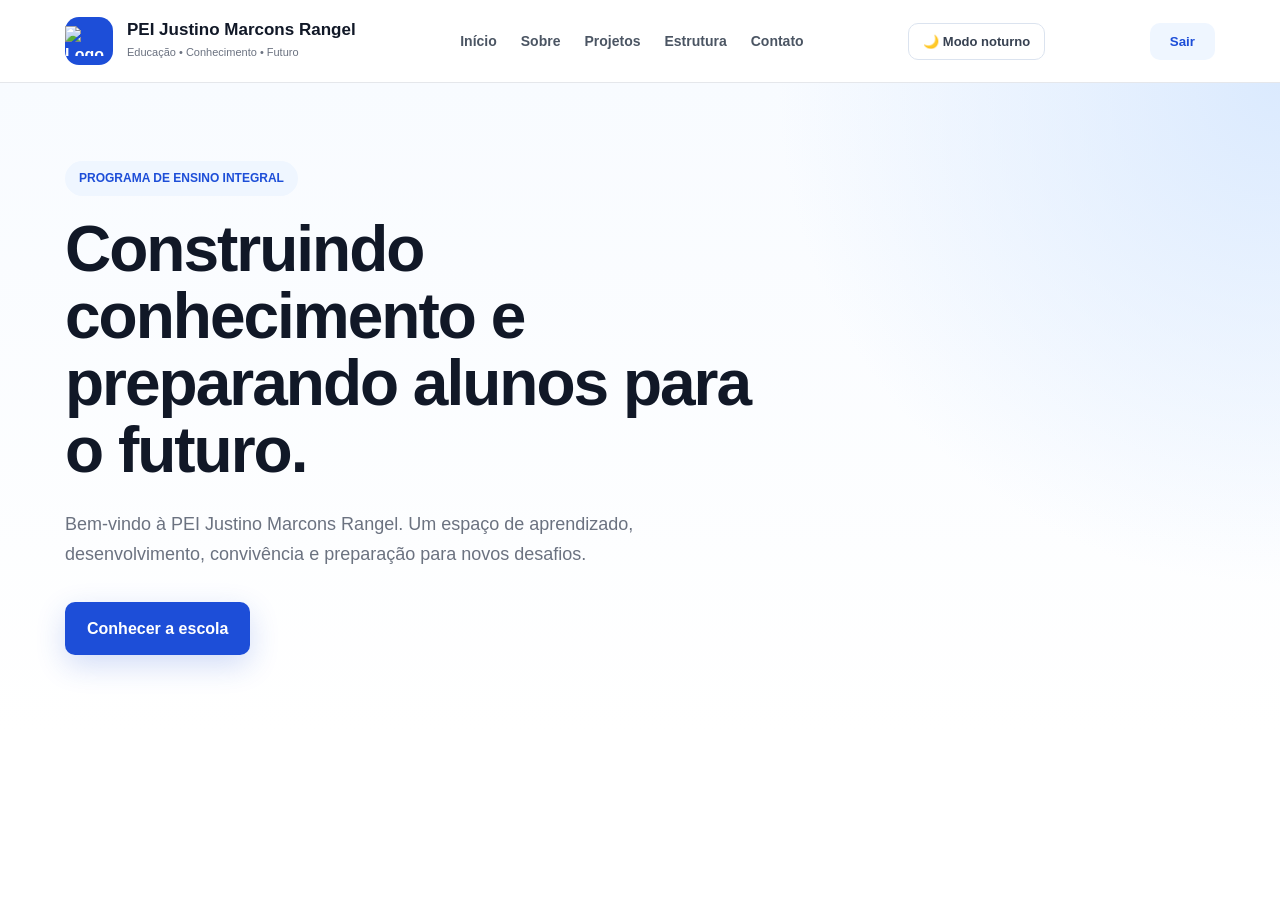
==== escola.html @ 0acdd227 "Add escola.html file" ====
<!DOCTYPE html>
<html lang="pt-BR">

<head>
    <meta charset="UTF-8">

    <meta
        name="viewport"
        content="width=device-width, initial-scale=1.0"
    >

    <title>PEI Justino Marcons Rangel</title>

    <style>
        * {
            margin: 0;
            padding: 0;
            box-sizing: border-box;
        }

        html {
            scroll-behavior: smooth;
        }

        body {
            font-family: Arial, Helvetica, sans-serif;
            background: #ffffff;
            color: #1f2937;
            line-height: 1.6;
        }

        a {
            text-decoration: none;
            color: inherit;
        }

        .container {
            width: min(1150px, 92%);
            margin: auto;
        }

        /* HEADER */

        .header {
            position: sticky;
            top: 0;
            z-index: 1000;

            background: rgba(255, 255, 255, 0.96);

            border-bottom: 1px solid #e5e7eb;

            backdrop-filter: blur(12px);
        }

        .header-content {
            min-height: 82px;

            display: flex;
            justify-content: space-between;
            align-items: center;

            gap: 25px;
        }

        .logo-area {
            display: flex;
            align-items: center;
            gap: 14px;
        }

        .logo-icon {
            width: 48px;
            height: 48px;

            display: flex;
            align-items: center;
            justify-content: center;

            border-radius: 14px;

            background: #1d4ed8;
            color: white;

            font-weight: bold;
        }

        .logo-area h1 {
            font-size: 17px;
            line-height: 1.2;
            color: #111827;
        }

        .logo-area span {
            display: block;

            margin-top: 4px;

            color: #6b7280;

            font-size: 11px;
        }

        .menu {
            display: flex;
            gap: 24px;
        }

        .menu a {
            color: #4b5563;

            font-size: 14px;
            font-weight: 600;

            transition: 0.2s;
        }

        .menu a:hover {
            color: #1d4ed8;
        }

        .btn-sair {
            border: none;

            padding: 11px 20px;

            border-radius: 10px;

            background: #eff6ff;
            color: #1d4ed8;

            cursor: pointer;

            font-weight: bold;

            transition: 0.2s;
        }

        .btn-sair:hover {
            background: #dbeafe;
        }


        /* HERO */

        .hero {
            min-height: 650px;

            display: flex;
            align-items: center;

            background:
                radial-gradient(
                    circle at top right,
                    #dbeafe,
                    transparent 35%
                ),
                linear-gradient(
                    to bottom,
                    #f8fbff,
                    #ffffff
                );
        }

        .hero-content {
            display: grid;

            grid-template-columns:
                1.3fr
                0.7fr;

            align-items: center;

            gap: 70px;
        }

        .hero-text {
            max-width: 700px;
        }

        .tag {
            display: inline-block;

            margin-bottom: 20px;

            padding: 8px 14px;

            background: #eff6ff;
            color: #1d4ed8;

            border-radius: 50px;

            font-size: 12px;
            font-weight: bold;

            text-transform: uppercase;
        }

        .hero-text h2 {
            font-size: clamp(
                42px,
                5vw,
                64px
            );

            line-height: 1.05;

            letter-spacing: -2px;

            color: #111827;
        }

        .hero-text p {
            margin-top: 24px;

            max-width: 620px;

            font-size: 18px;
            line-height: 1.7;

            color: #6b7280;
        }

        .hero-buttons {
            display: flex;
            gap: 13px;

            margin-top: 32px;
        }

        .btn-primary,
        .btn-secondary {
            padding: 14px 22px;

            border-radius: 10px;

            font-weight: bold;

            transition: 0.2s;
        }

        .btn-primary {
            background: #1d4ed8;
            color: white;

            box-shadow:
                0 10px 30px
                rgba(29, 78, 216, 0.20);
        }

        .btn-secondary {
            background: white;

            color: #374151;

            border: 1px solid #d1d5db;
        }

        .btn-primary:hover,
        .btn-secondary:hover {
            transform: translateY(-2px);
        }


        /* CARD HERO */

        .hero-card {
            padding: 40px;

            background: white;

            border: 1px solid #e5e7eb;

            border-radius: 25px;

            box-shadow:
                0 25px 60px
                rgba(15, 23, 42, 0.10);
        }

        .hero-card-icon {
            width: 65px;
            height: 65px;

            display: flex;
            align-items: center;
            justify-content: center;

            margin-bottom: 20px;

            border-radius: 18px;

            background: #eff6ff;

            font-size: 30px;
        }

        .hero-card h3 {
            font-size: 24px;

            margin-bottom: 12px;
        }

        .hero-card p {
            color: #6b7280;

            line-height: 1.7;
        }


        /* SEÇÕES */

        .section {
            padding: 100px 0;
        }

        .section-light {
            background: #f8fafc;
        }

        .section-dark {
            background: #14213d;
        }

        .section-title {
            max-width: 700px;

            margin: 0 auto 55px;

            text-align: center;
        }

        .section-title > span {
            color: #1d4ed8;

            font-size: 12px;
            font-weight: bold;

            text-transform: uppercase;

            letter-spacing: 1px;
        }

        .section-title h2 {
            margin-top: 10px;

            font-size: 38px;

            color: #111827;
        }

        .section-title p {
            margin-top: 15px;

            color: #6b7280;
        }

        .section-title.white h2,
        .section-title.white p {
            color: white;
        }

        .section-title.white > span {
            color: #93c5fd;
        }


        /* SOBRE */

        .about-grid {
            display: grid;

            grid-template-columns:
                1.3fr
                0.7fr;

            gap: 25px;
        }

        .about-text,
        .info-box {
            padding: 40px;

            border-radius: 20px;
        }

        .about-text {
            background: white;

            border: 1px solid #e5e7eb;
        }

        .about-text h3,
        .info-box h3 {
            margin-bottom: 20px;

            font-size: 25px;
        }

        .about-text p {
            margin-bottom: 15px;

            color: #6b7280;

            line-height: 1.8;
        }

        .info-box {
            background: #1d4ed8;

            color: white;
        }

        .info-box p {
            color: #dbeafe;

            line-height: 1.8;
        }


        /* VALORES */

        .cards-grid {
            display: grid;

            grid-template-columns:
                repeat(4, 1fr);

            gap: 20px;
        }

        .feature-card {
            padding: 30px;

            background: white;

            border: 1px solid #e5e7eb;

            border-radius: 18px;

            transition: 0.25s;
        }

        .feature-card:hover {
            transform: translateY(-5px);

            box-shadow:
                0 15px 40px
                rgba(15, 23, 42, 0.08);
        }

        .feature-card .icon {
            margin-bottom: 18px;

            font-size: 32px;
        }

        .feature-card h3 {
            margin-bottom: 10px;
        }

        .feature-card p {
            color: #6b7280;

            font-size: 14px;

            line-height: 1.7;
        }


        /* PROJETOS */

        .projects-grid {
            display: grid;

            grid-template-columns:
                repeat(3, 1fr);

            gap: 22px;
        }

        .project-card {
            overflow: hidden;

            background: white;

            border: 1px solid #e5e7eb;

            border-radius: 18px;

            transition: 0.25s;
        }

        .project-card:hover {
            transform: translateY(-5px);

            box-shadow:
                0 15px 40px
                rgba(15, 23, 42, 0.10);
        }

        .project-top {
            padding: 18px 25px;

            background: #eff6ff;
            color: #1d4ed8;

            font-size: 11px;
            font-weight: bold;

            letter-spacing: 1px;
        }

        .project-content {
            padding: 30px;
        }

        .project-content h3 {
            margin-bottom: 12px;

            font-size: 21px;
        }

        .project-content p {
            color: #6b7280;

            font-size: 14px;

            line-height: 1.7;
        }


        /* ESTRUTURA */

        .stats-grid {
            display: grid;

            grid-template-columns:
                repeat(4, 1fr);

            gap: 20px;
        }

        .stat-card {
            padding: 30px;

            background:
                rgba(255, 255, 255, 0.06);

            border:
                1px solid
                rgba(255, 255, 255, 0.12);

            border-radius: 18px;

            color: white;
        }

        .stat-card strong {
            display: block;

            margin-bottom: 10px;

            font-size: 34px;
        }

        .stat-card span {
            color: #cbd5e1;

            font-size: 14px;
        }


        /* CONTATO */

        .contact-box {
            display: grid;

            grid-template-columns:
                1fr
                1fr;

            gap: 50px;

            padding: 45px;

            background: #f8fbff;

            border: 1px solid #e5e7eb;

            border-radius: 24px;
        }

        .contact-small {
            color: #1d4ed8;

            font-size: 12px;
            font-weight: bold;

            text-transform: uppercase;
        }

        .contact-box h2 {
            margin-top: 10px;

            font-size: 34px;
        }

        .contact-box p {
            margin-top: 15px;

            color: #6b7280;

            line-height: 1.7;
        }

        .contact-info {
            display: grid;

            gap: 15px;
        }

        .contact-info div {
            padding: 18px;

            background: white;

            border: 1px solid #e5e7eb;

            border-radius: 12px;
        }

        .contact-info strong {
            display: block;

            margin-bottom: 5px;
        }

        .contact-info span {
            color: #6b7280;

            font-size: 14px;
        }


        /* FOOTER */

        footer {
            padding: 40px 0;

            background: #0f172a;

            color: white;
        }

        .footer-content {
            display: flex;

            justify-content: space-between;
            align-items: center;

            gap: 20px;
        }

        .footer-content p,
        .footer-content span {
            color: #94a3b8;

            font-size: 13px;
        }



        /* ======================================
           MODO NOTURNO
           ====================================== */

        body.dark-mode {
            background: #0b1120;
            color: #e5e7eb;
        }

        body.dark-mode .header {
            background: rgba(15, 23, 42, 0.96);
            border-bottom-color: #1e293b;
        }

        body.dark-mode .logo-area h1 {
            color: #f8fafc;
        }

        body.dark-mode .logo-area span,
        body.dark-mode .menu a {
            color: #94a3b8;
        }

        body.dark-mode .menu a:hover {
            color: #93c5fd;
        }

        body.dark-mode .logo-icon {
            background: #ffffff;
            color: #0f172a;
            box-shadow: 0 0 0 3px rgba(255,255,255,0.10),
                        0 0 25px rgba(255,255,255,0.18);
        }

        body.dark-mode .hero {
            background:
                radial-gradient(circle at top right, #172554, transparent 35%),
                linear-gradient(to bottom, #0f172a, #0b1120);
        }

        body.dark-mode .hero-text h2,
        body.dark-mode .section-title h2,
        body.dark-mode .hero-card h3,
        body.dark-mode .about-text h3,
        body.dark-mode .feature-card h3,
        body.dark-mode .project-content h3,
        body.dark-mode .contact-box h2 {
            color: #f8fafc;
        }

        body.dark-mode .hero-text p,
        body.dark-mode .section-title p,
        body.dark-mode .about-text p,
        body.dark-mode .feature-card p,
        body.dark-mode .project-content p,
        body.dark-mode .contact-box p,
        body.dark-mode .hero-card p {
            color: #94a3b8;
        }

        body.dark-mode .tag,
        body.dark-mode .hero-card-icon,
        body.dark-mode .project-top {
            background: #172554;
            color: #bfdbfe;
        }

        body.dark-mode .hero-card,
        body.dark-mode .about-text,
        body.dark-mode .feature-card,
        body.dark-mode .project-card,
        body.dark-mode .contact-box {
            background: #111827;
            border-color: #1f2937;
            box-shadow: 0 20px 50px rgba(0, 0, 0, 0.25);
        }

        body.dark-mode .section-light {
            background: #0f172a;
        }

        body.dark-mode .btn-secondary {
            background: #111827;
            color: #e5e7eb;
            border-color: #334155;
        }

        body.dark-mode .btn-secondary:hover {
            background: #1e293b;
        }

        body.dark-mode .contact-info div {
            background: #0f172a;
            border-color: #1f2937;
        }

        body.dark-mode .contact-info span {
            color: #94a3b8;
        }

        /* Botão do modo noturno */
        .btn-theme {
            display: inline-flex;
            align-items: center;
            justify-content: center;
            gap: 8px;
            border: 1px solid #dbe3ef;
            padding: 10px 14px;
            border-radius: 10px;
            background: #ffffff;
            color: #374151;
            cursor: pointer;
            font-size: 13px;
            font-weight: 700;
            white-space: nowrap;
            transition: 0.2s;
        }

        .btn-theme:hover {
            background: #f8fafc;
            transform: translateY(-1px);
        }

        body.dark-mode .btn-theme {
            background: #1e293b;
            border-color: #334155;
            color: #f8fafc;
        }

        body.dark-mode .btn-theme:hover {
            background: #334155;
        }

        @media (max-width: 950px) {
            .header-content {
                flex-wrap: wrap;
                padding: 10px 0;
            }

            .btn-theme {
                margin-left: auto;
            }
        }

        @media (max-width: 600px) {
            .btn-theme {
                order: 3;
                width: 100%;
                margin-left: 0;
            }
        }

        /* RESPONSIVO */

        @media (max-width: 950px) {

            .menu {
                display: none;
            }

            .hero {
                min-height: auto;

                padding: 80px 0;
            }

            .hero-content,
            .about-grid,
            .contact-box {
                grid-template-columns: 1fr;
            }

            .cards-grid,
            .stats-grid {
                grid-template-columns:
                    repeat(2, 1fr);
            }

            .projects-grid {
                grid-template-columns: 1fr;
            }
        }


        @media (max-width: 600px) {

            .header-content {
                min-height: 72px;
            }

            .logo-area h1 {
                font-size: 13px;
            }

            .logo-area span {
                display: none;
            }

            .logo-icon {
                width: 40px;
                height: 40px;
            }

            .btn-sair {
                padding: 8px 12px;
            }

            .hero-text h2 {
                font-size: 39px;
            }

            .hero-text p {
                font-size: 16px;
            }

            .hero-buttons {
                flex-direction: column;
            }

            .btn-primary,
            .btn-secondary {
                text-align: center;
            }

            .section {
                padding: 70px 0;
            }

            .section-title h2 {
                font-size: 30px;
            }

            .cards-grid,
            .stats-grid {
                grid-template-columns: 1fr;
            }

            .hero-card,
            .about-text,
            .info-box,
            .contact-box {
                padding: 25px;
            }

            .footer-content {
                flex-direction: column;
                align-items: flex-start;
            }
        }
    </style>
</head>


<body>

    <!-- HEADER -->

    <header class="header">

        <div class="container header-content">

            <div class="logo-area">

                <div class="logo-icon">
                  <img src="logo-jm-transparente.png" alt="Logo JM" height="30">
                </div>

                <div>

                    <h1>
                        PEI Justino Marcons Rangel
                    </h1>

                    <span>
                        Educação • Conhecimento • Futuro
                    </span>

                </div>

            </div>


            <nav class="menu">

                <a href="#inicio">
                    Início
                </a>

                <a href="#sobre">
                    Sobre
                </a>

                <a href="#projetos">
                    Projetos
                </a>

                <a href="#estrutura">
                    Estrutura
                </a>

                <a href="#contato">
                    Contato
                </a>

            </nav>


            <button
                class="btn-theme"
                id="btnTema"
                type="button"
                onclick="alternarModo()"
                aria-label="Ativar modo noturno"
            >
                🌙 Modo noturno
            </button>

            <button
                class="btn-sair"
                type="button"
                onclick="sair()"
            >
                Sair
            </button>

        </div>

    </header>


    <!-- INÍCIO -->

    <section
        class="hero"
        id="inicio"
    >

        <div class="container hero-content">

            <div class="hero-text">

                <span class="tag">
                    Programa de Ensino Integral
                </span>

                <h2>
                    Construindo conhecimento
                    e preparando alunos para o futuro.
                </h2>

                <p>
                    Bem-vindo à PEI Justino Marcons Rangel.
                    Um espaço de aprendizado, desenvolvimento,
                    convivência e preparação para novos desafios.
                </p>

                <div class="hero-buttons">

                    <a
                        href="#sobre"
                        class="btn-primary"
                    >
                        Conhecer a escola
                    </a>

                    <a
                        href="#projetos"
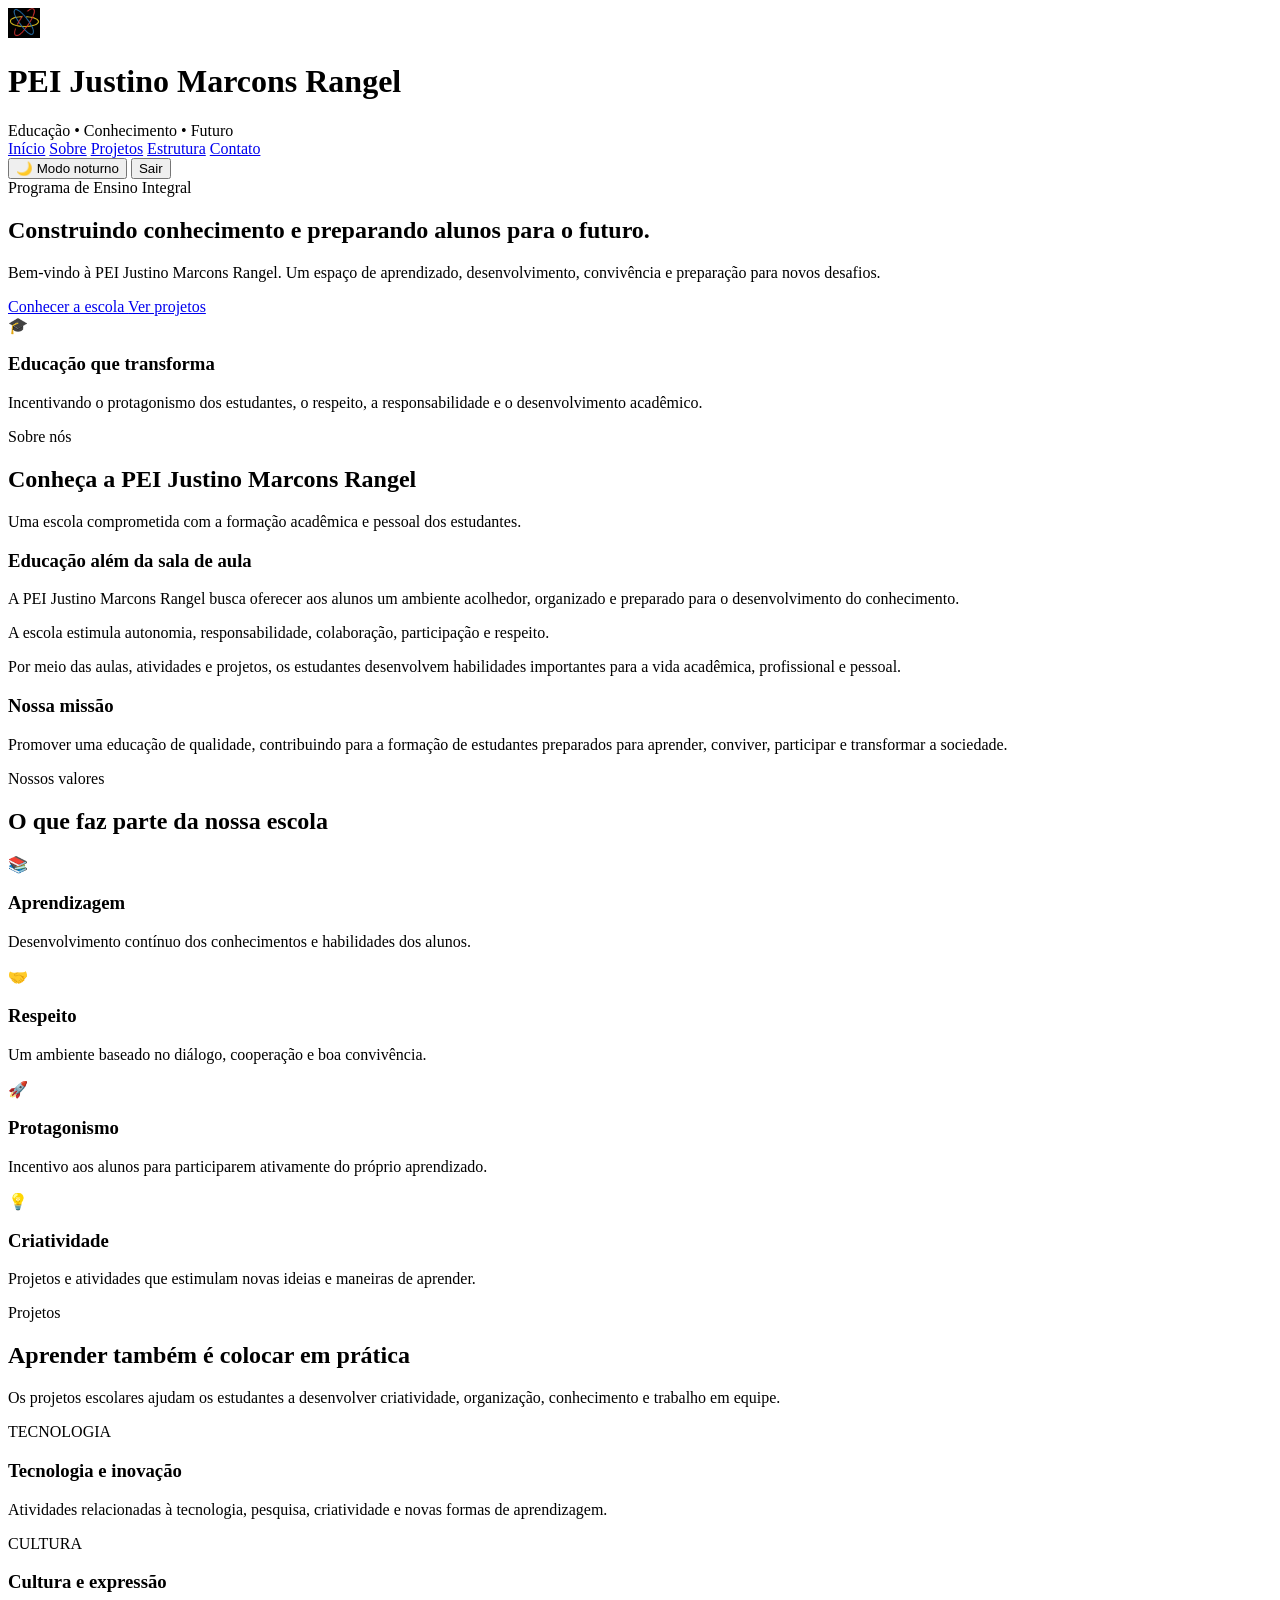
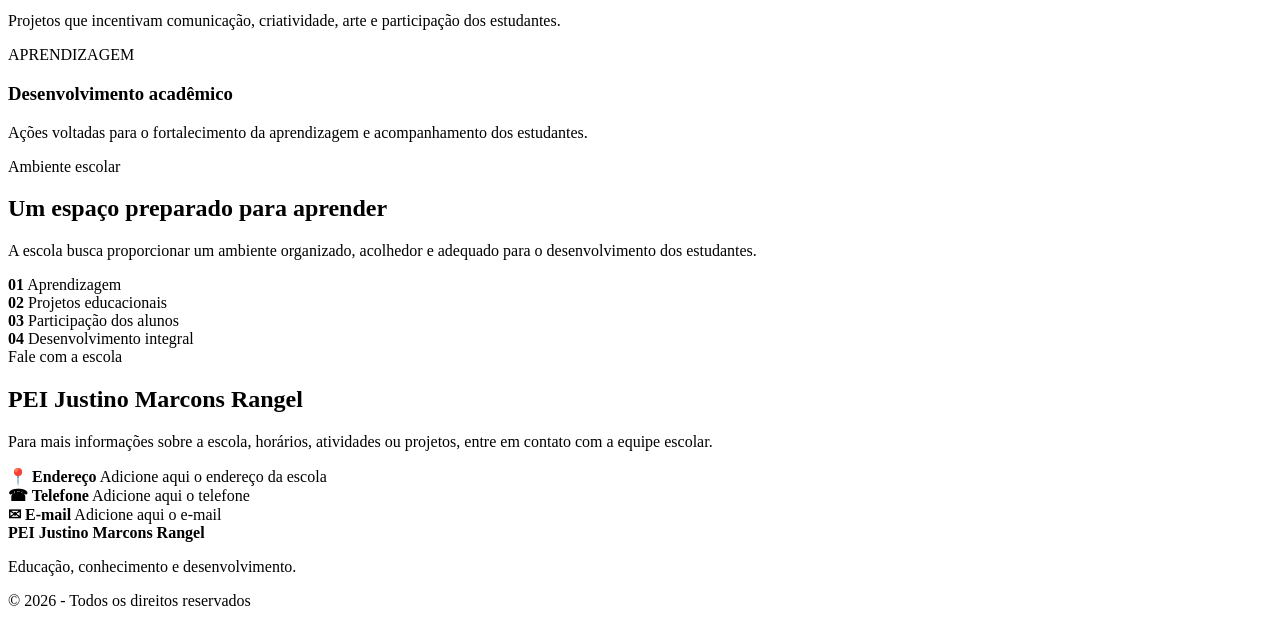
==== commit 32624280: "Update escola.html" ====
--- a/escola.html
+++ b/escola.html
@@ -3,1010 +3,65 @@
 
 <head>
     <meta charset="UTF-8">
-
-    <meta
-        name="viewport"
-        content="width=device-width, initial-scale=1.0"
-    >
+    <meta name="viewport" content="width=device-width, initial-scale=1.0">
 
     <title>PEI Justino Marcons Rangel</title>
 
-    <style>
-        * {
-            margin: 0;
-            padding: 0;
-            box-sizing: border-box;
-        }
-
-        html {
-            scroll-behavior: smooth;
-        }
-
-        body {
-            font-family: Arial, Helvetica, sans-serif;
-            background: #ffffff;
-            color: #1f2937;
-            line-height: 1.6;
-        }
-
-        a {
-            text-decoration: none;
-            color: inherit;
-        }
-
-        .container {
-            width: min(1150px, 92%);
-            margin: auto;
-        }
-
-        /* HEADER */
-
-        .header {
-            position: sticky;
-            top: 0;
-            z-index: 1000;
-
-            background: rgba(255, 255, 255, 0.96);
-
-            border-bottom: 1px solid #e5e7eb;
-
-            backdrop-filter: blur(12px);
-        }
-
-        .header-content {
-            min-height: 82px;
-
-            display: flex;
-            justify-content: space-between;
-            align-items: center;
-
-            gap: 25px;
-        }
-
-        .logo-area {
-            display: flex;
-            align-items: center;
-            gap: 14px;
-        }
-
-        .logo-icon {
-            width: 48px;
-            height: 48px;
-
-            display: flex;
-            align-items: center;
-            justify-content: center;
-
-            border-radius: 14px;
-
-            background: #1d4ed8;
-            color: white;
-
-            font-weight: bold;
-        }
-
-        .logo-area h1 {
-            font-size: 17px;
-            line-height: 1.2;
-            color: #111827;
-        }
-
-        .logo-area span {
-            display: block;
-
-            margin-top: 4px;
-
-            color: #6b7280;
-
-            font-size: 11px;
-        }
-
-        .menu {
-            display: flex;
-            gap: 24px;
-        }
-
-        .menu a {
-            color: #4b5563;
-
-            font-size: 14px;
-            font-weight: 600;
-
-            transition: 0.2s;
-        }
-
-        .menu a:hover {
-            color: #1d4ed8;
-        }
-
-        .btn-sair {
-            border: none;
-
-            padding: 11px 20px;
-
-            border-radius: 10px;
-
-            background: #eff6ff;
-            color: #1d4ed8;
-
-            cursor: pointer;
-
-            font-weight: bold;
-
-            transition: 0.2s;
-        }
-
-        .btn-sair:hover {
-            background: #dbeafe;
-        }
-
-
-        /* HERO */
-
-        .hero {
-            min-height: 650px;
-
-            display: flex;
-            align-items: center;
-
-            background:
-                radial-gradient(
-                    circle at top right,
-                    #dbeafe,
-                    transparent 35%
-                ),
-                linear-gradient(
-                    to bottom,
-                    #f8fbff,
-                    #ffffff
-                );
-        }
-
-        .hero-content {
-            display: grid;
-
-            grid-template-columns:
-                1.3fr
-                0.7fr;
-
-            align-items: center;
-
-            gap: 70px;
-        }
-
-        .hero-text {
-            max-width: 700px;
-        }
-
-        .tag {
-            display: inline-block;
-
-            margin-bottom: 20px;
-
-            padding: 8px 14px;
-
-            background: #eff6ff;
-            color: #1d4ed8;
-
-            border-radius: 50px;
-
-            font-size: 12px;
-            font-weight: bold;
-
-            text-transform: uppercase;
-        }
-
-        .hero-text h2 {
-            font-size: clamp(
-                42px,
-                5vw,
-                64px
-            );
-
-            line-height: 1.05;
-
-            letter-spacing: -2px;
-
-            color: #111827;
-        }
-
-        .hero-text p {
-            margin-top: 24px;
-
-            max-width: 620px;
-
-            font-size: 18px;
-            line-height: 1.7;
-
-            color: #6b7280;
-        }
-
-        .hero-buttons {
-            display: flex;
-            gap: 13px;
-
-            margin-top: 32px;
-        }
-
-        .btn-primary,
-        .btn-secondary {
-            padding: 14px 22px;
-
-            border-radius: 10px;
-
-            font-weight: bold;
-
-            transition: 0.2s;
-        }
-
-        .btn-primary {
-            background: #1d4ed8;
-            color: white;
-
-            box-shadow:
-                0 10px 30px
-                rgba(29, 78, 216, 0.20);
-        }
-
-        .btn-secondary {
-            background: white;
-
-            color: #374151;
-
-            border: 1px solid #d1d5db;
-        }
-
-        .btn-primary:hover,
-        .btn-secondary:hover {
-            transform: translateY(-2px);
-        }
-
-
-        /* CARD HERO */
-
-        .hero-card {
-            padding: 40px;
-
-            background: white;
-
-            border: 1px solid #e5e7eb;
-
-            border-radius: 25px;
-
-            box-shadow:
-                0 25px 60px
-                rgba(15, 23, 42, 0.10);
-        }
-
-        .hero-card-icon {
-            width: 65px;
-            height: 65px;
-
-            display: flex;
-            align-items: center;
-            justify-content: center;
-
-            margin-bottom: 20px;
-
-            border-radius: 18px;
-
-            background: #eff6ff;
-
-            font-size: 30px;
-        }
-
-        .hero-card h3 {
-            font-size: 24px;
-
-            margin-bottom: 12px;
-        }
-
-        .hero-card p {
-            color: #6b7280;
-
-            line-height: 1.7;
-        }
-
-
-        /* SEÇÕES */
-
-        .section {
-            padding: 100px 0;
-        }
-
-        .section-light {
-            background: #f8fafc;
-        }
-
-        .section-dark {
-            background: #14213d;
-        }
-
-        .section-title {
-            max-width: 700px;
-
-            margin: 0 auto 55px;
-
-            text-align: center;
-        }
-
-        .section-title > span {
-            color: #1d4ed8;
-
-            font-size: 12px;
-            font-weight: bold;
-
-            text-transform: uppercase;
-
-            letter-spacing: 1px;
-        }
-
-        .section-title h2 {
-            margin-top: 10px;
-
-            font-size: 38px;
-
-            color: #111827;
-        }
-
-        .section-title p {
-            margin-top: 15px;
-
-            color: #6b7280;
-        }
-
-        .section-title.white h2,
-        .section-title.white p {
-            color: white;
-        }
-
-        .section-title.white > span {
-            color: #93c5fd;
-        }
-
-
-        /* SOBRE */
-
-        .about-grid {
-            display: grid;
-
-            grid-template-columns:
-                1.3fr
-                0.7fr;
-
-            gap: 25px;
-        }
-
-        .about-text,
-        .info-box {
-            padding: 40px;
-
-            border-radius: 20px;
-        }
-
-        .about-text {
-            background: white;
-
-            border: 1px solid #e5e7eb;
-        }
-
-        .about-text h3,
-        .info-box h3 {
-            margin-bottom: 20px;
-
-            font-size: 25px;
-        }
-
-        .about-text p {
-            margin-bottom: 15px;
-
-            color: #6b7280;
-
-            line-height: 1.8;
-        }
-
-        .info-box {
-            background: #1d4ed8;
-
-            color: white;
-        }
-
-        .info-box p {
-            color: #dbeafe;
-
-            line-height: 1.8;
-        }
-
-
-        /* VALORES */
-
-        .cards-grid {
-            display: grid;
-
-            grid-template-columns:
-                repeat(4, 1fr);
-
-            gap: 20px;
-        }
-
-        .feature-card {
-            padding: 30px;
-
-            background: white;
-
-            border: 1px solid #e5e7eb;
-
-            border-radius: 18px;
-
-            transition: 0.25s;
-        }
-
-        .feature-card:hover {
-            transform: translateY(-5px);
-
-            box-shadow:
-                0 15px 40px
-                rgba(15, 23, 42, 0.08);
-        }
-
-        .feature-card .icon {
-            margin-bottom: 18px;
-
-            font-size: 32px;
-        }
-
-        .feature-card h3 {
-            margin-bottom: 10px;
-        }
-
-        .feature-card p {
-            color: #6b7280;
-
-            font-size: 14px;
-
-            line-height: 1.7;
-        }
-
-
-        /* PROJETOS */
-
-        .projects-grid {
-            display: grid;
-
-            grid-template-columns:
-                repeat(3, 1fr);
-
-            gap: 22px;
-        }
-
-        .project-card {
-            overflow: hidden;
-
-            background: white;
-
-            border: 1px solid #e5e7eb;
-
-            border-radius: 18px;
-
-            transition: 0.25s;
-        }
-
-        .project-card:hover {
-            transform: translateY(-5px);
-
-            box-shadow:
-                0 15px 40px
-                rgba(15, 23, 42, 0.10);
-        }
-
-        .project-top {
-            padding: 18px 25px;
-
-            background: #eff6ff;
-            color: #1d4ed8;
-
-            font-size: 11px;
-            font-weight: bold;
-
-            letter-spacing: 1px;
-        }
-
-        .project-content {
-            padding: 30px;
-        }
-
-        .project-content h3 {
-            margin-bottom: 12px;
-
-            font-size: 21px;
-        }
-
-        .project-content p {
-            color: #6b7280;
-
-            font-size: 14px;
-
-            line-height: 1.7;
-        }
-
-
-        /* ESTRUTURA */
-
-        .stats-grid {
-            display: grid;
-
-            grid-template-columns:
-                repeat(4, 1fr);
-
-            gap: 20px;
-        }
-
-        .stat-card {
-            padding: 30px;
-
-            background:
-                rgba(255, 255, 255, 0.06);
-
-            border:
-                1px solid
-                rgba(255, 255, 255, 0.12);
-
-            border-radius: 18px;
-
-            color: white;
-        }
-
-        .stat-card strong {
-            display: block;
-
-            margin-bottom: 10px;
-
-            font-size: 34px;
-        }
-
-        .stat-card span {
-            color: #cbd5e1;
-
-            font-size: 14px;
-        }
-
-
-        /* CONTATO */
-
-        .contact-box {
-            display: grid;
-
-            grid-template-columns:
-                1fr
-                1fr;
-
-            gap: 50px;
-
-            padding: 45px;
-
-            background: #f8fbff;
-
-            border: 1px solid #e5e7eb;
-
-            border-radius: 24px;
-        }
-
-        .contact-small {
-            color: #1d4ed8;
-
-            font-size: 12px;
-            font-weight: bold;
-
-            text-transform: uppercase;
-        }
-
-        .contact-box h2 {
-            margin-top: 10px;
-
-            font-size: 34px;
-        }
-
-        .contact-box p {
-            margin-top: 15px;
-
-            color: #6b7280;
-
-            line-height: 1.7;
-        }
-
-        .contact-info {
-            display: grid;
-
-            gap: 15px;
-        }
-
-        .contact-info div {
-            padding: 18px;
-
-            background: white;
-
-            border: 1px solid #e5e7eb;
-
-            border-radius: 12px;
-        }
-
-        .contact-info strong {
-            display: block;
-
-            margin-bottom: 5px;
-        }
-
-        .contact-info span {
-            color: #6b7280;
-
-            font-size: 14px;
-        }
-
-
-        /* FOOTER */
-
-        footer {
-            padding: 40px 0;
-
-            background: #0f172a;
-
-            color: white;
-        }
-
-        .footer-content {
-            display: flex;
-
-            justify-content: space-between;
-            align-items: center;
-
-            gap: 20px;
-        }
-
-        .footer-content p,
-        .footer-content span {
-            color: #94a3b8;
-
-            font-size: 13px;
-        }
-
-
-
-        /* ======================================
-           MODO NOTURNO
-           ====================================== */
-
-        body.dark-mode {
-            background: #0b1120;
-            color: #e5e7eb;
-        }
-
-        body.dark-mode .header {
-            background: rgba(15, 23, 42, 0.96);
-            border-bottom-color: #1e293b;
-        }
-
-        body.dark-mode .logo-area h1 {
-            color: #f8fafc;
-        }
-
-        body.dark-mode .logo-area span,
-        body.dark-mode .menu a {
-            color: #94a3b8;
-        }
-
-        body.dark-mode .menu a:hover {
-            color: #93c5fd;
-        }
-
-        body.dark-mode .logo-icon {
-            background: #ffffff;
-            color: #0f172a;
-            box-shadow: 0 0 0 3px rgba(255,255,255,0.10),
-                        0 0 25px rgba(255,255,255,0.18);
-        }
-
-        body.dark-mode .hero {
-            background:
-                radial-gradient(circle at top right, #172554, transparent 35%),
-                linear-gradient(to bottom, #0f172a, #0b1120);
-        }
-
-        body.dark-mode .hero-text h2,
-        body.dark-mode .section-title h2,
-        body.dark-mode .hero-card h3,
-        body.dark-mode .about-text h3,
-        body.dark-mode .feature-card h3,
-        body.dark-mode .project-content h3,
-        body.dark-mode .contact-box h2 {
-            color: #f8fafc;
-        }
-
-        body.dark-mode .hero-text p,
-        body.dark-mode .section-title p,
-        body.dark-mode .about-text p,
-        body.dark-mode .feature-card p,
-        body.dark-mode .project-content p,
-        body.dark-mode .contact-box p,
-        body.dark-mode .hero-card p {
-            color: #94a3b8;
-        }
-
-        body.dark-mode .tag,
-        body.dark-mode .hero-card-icon,
-        body.dark-mode .project-top {
-            background: #172554;
-            color: #bfdbfe;
-        }
-
-        body.dark-mode .hero-card,
-        body.dark-mode .about-text,
-        body.dark-mode .feature-card,
-        body.dark-mode .project-card,
-        body.dark-mode .contact-box {
-            background: #111827;
-            border-color: #1f2937;
-            box-shadow: 0 20px 50px rgba(0, 0, 0, 0.25);
-        }
-
-        body.dark-mode .section-light {
-            background: #0f172a;
-        }
-
-        body.dark-mode .btn-secondary {
-            background: #111827;
-            color: #e5e7eb;
-            border-color: #334155;
-        }
-
-        body.dark-mode .btn-secondary:hover {
-            background: #1e293b;
-        }
-
-        body.dark-mode .contact-info div {
-            background: #0f172a;
-            border-color: #1f2937;
-        }
-
-        body.dark-mode .contact-info span {
-            color: #94a3b8;
-        }
-
-        /* Botão do modo noturno */
-        .btn-theme {
-            display: inline-flex;
-            align-items: center;
-            justify-content: center;
-            gap: 8px;
-            border: 1px solid #dbe3ef;
-            padding: 10px 14px;
-            border-radius: 10px;
-            background: #ffffff;
-            color: #374151;
-            cursor: pointer;
-            font-size: 13px;
-            font-weight: 700;
-            white-space: nowrap;
-            transition: 0.2s;
-        }
-
-        .btn-theme:hover {
-            background: #f8fafc;
-            transform: translateY(-1px);
-        }
-
-        body.dark-mode .btn-theme {
-            background: #1e293b;
-            border-color: #334155;
-            color: #f8fafc;
-        }
-
-        body.dark-mode .btn-theme:hover {
-            background: #334155;
-        }
-
-        @media (max-width: 950px) {
-            .header-content {
-                flex-wrap: wrap;
-                padding: 10px 0;
-            }
-
-            .btn-theme {
-                margin-left: auto;
-            }
-        }
-
-        @media (max-width: 600px) {
-            .btn-theme {
-                order: 3;
-                width: 100%;
-                margin-left: 0;
-            }
-        }
-
-        /* RESPONSIVO */
-
-        @media (max-width: 950px) {
-
-            .menu {
-                display: none;
-            }
-
-            .hero {
-                min-height: auto;
-
-                padding: 80px 0;
-            }
-
-            .hero-content,
-            .about-grid,
-            .contact-box {
-                grid-template-columns: 1fr;
-            }
-
-            .cards-grid,
-            .stats-grid {
-                grid-template-columns:
-                    repeat(2, 1fr);
-            }
-
-            .projects-grid {
-                grid-template-columns: 1fr;
-            }
-        }
-
-
-        @media (max-width: 600px) {
-
-            .header-content {
-                min-height: 72px;
-            }
-
-            .logo-area h1 {
-                font-size: 13px;
-            }
-
-            .logo-area span {
-                display: none;
-            }
-
-            .logo-icon {
-                width: 40px;
-                height: 40px;
-            }
-
-            .btn-sair {
-                padding: 8px 12px;
-            }
-
-            .hero-text h2 {
-                font-size: 39px;
-            }
-
-            .hero-text p {
-                font-size: 16px;
-            }
-
-            .hero-buttons {
-                flex-direction: column;
-            }
-
-            .btn-primary,
-            .btn-secondary {
-                text-align: center;
-            }
-
-            .section {
-                padding: 70px 0;
-            }
-
-            .section-title h2 {
-                font-size: 30px;
-            }
-
-            .cards-grid,
-            .stats-grid {
-                grid-template-columns: 1fr;
-            }
-
-            .hero-card,
-            .about-text,
-            .info-box,
-            .contact-box {
-                padding: 25px;
-            }
-
-            .footer-content {
-                flex-direction: column;
-                align-items: flex-start;
-            }
-        }
-    </style>
+    <link rel="stylesheet" href="escola.css">
 </head>
 
-
 <body>
 
     <!-- HEADER -->
-
     <header class="header">
-
         <div class="container header-content">
 
             <div class="logo-area">
-
                 <div class="logo-icon">
-                  <img src="logo-jm-transparente.png" alt="Logo JM" height="30">
+                    <img src="logo-jm-transparente.png"
+                         alt="Logo JM"
+                         height="30">
                 </div>
 
                 <div>
-
-                    <h1>
-                        PEI Justino Marcons Rangel
-                    </h1>
+                    <h1>PEI Justino Marcons Rangel</h1>
 
                     <span>
                         Educação • Conhecimento • Futuro
                     </span>
-
-                </div>
-
-            </div>
-
+                </div>
+            </div>
 
             <nav class="menu">
-
-                <a href="#inicio">
-                    Início
-                </a>
-
-                <a href="#sobre">
-                    Sobre
-                </a>
-
-                <a href="#projetos">
-                    Projetos
-                </a>
-
-                <a href="#estrutura">
-                    Estrutura
-                </a>
-
-                <a href="#contato">
-                    Contato
-                </a>
-
+                <a href="#inicio">Início</a>
+                <a href="#sobre">Sobre</a>
+                <a href="#projetos">Projetos</a>
+                <a href="#estrutura">Estrutura</a>
+                <a href="#contato">Contato</a>
             </nav>
-
 
             <button
                 class="btn-theme"
                 id="btnTema"
                 type="button"
                 onclick="alternarModo()"
-                aria-label="Ativar modo noturno"
-            >
+                aria-label="Ativar modo noturno">
                 🌙 Modo noturno
             </button>
 
             <button
                 class="btn-sair"
                 type="button"
-                onclick="sair()"
-            >
+                onclick="sair()">
                 Sair
             </button>
 
         </div>
-
     </header>
 
 
     <!-- INÍCIO -->
-
-    <section
-        class="hero"
-        id="inicio"
-    >
+    <section class="hero" id="inicio">
 
         <div class="container hero-content">
 
@@ -1031,11 +86,463 @@
 
                     <a
                         href="#sobre"
-                        class="btn-primary"
-                    >
+                        class="btn-primary">
                         Conhecer a escola
                     </a>
 
                     <a
                         href="#projetos"
-            
+                        class="btn-secondary">
+                        Ver projetos
+                    </a>
+
+                </div>
+
+            </div>
+
+
+            <div class="hero-card">
+
+                <div class="hero-card-icon">
+                    🎓
+                </div>
+
+                <h3>
+                    Educação que transforma
+                </h3>
+
+                <p>
+                    Incentivando o protagonismo dos estudantes,
+                    o respeito, a responsabilidade e o
+                    desenvolvimento acadêmico.
+                </p>
+
+            </div>
+
+        </div>
+
+    </section>
+
+
+    <!-- SOBRE -->
+    <section class="section" id="sobre">
+
+        <div class="container">
+
+            <div class="section-title">
+
+                <span>
+                    Sobre nós
+                </span>
+
+                <h2>
+                    Conheça a PEI Justino Marcons Rangel
+                </h2>
+
+                <p>
+                    Uma escola comprometida com a formação
+                    acadêmica e pessoal dos estudantes.
+                </p>
+
+            </div>
+
+
+            <div class="about-grid">
+
+                <div class="about-text">
+
+                    <h3>
+                        Educação além da sala de aula
+                    </h3>
+
+                    <p>
+                        A PEI Justino Marcons Rangel busca
+                        oferecer aos alunos um ambiente
+                        acolhedor, organizado e preparado
+                        para o desenvolvimento do conhecimento.
+                    </p>
+
+                    <p>
+                        A escola estimula autonomia,
+                        responsabilidade, colaboração,
+                        participação e respeito.
+                    </p>
+
+                    <p>
+                        Por meio das aulas, atividades e
+                        projetos, os estudantes desenvolvem
+                        habilidades importantes para a vida
+                        acadêmica, profissional e pessoal.
+                    </p>
+
+                </div>
+
+
+                <div class="info-box">
+
+                    <h3>
+                        Nossa missão
+                    </h3>
+
+                    <p>
+                        Promover uma educação de qualidade,
+                        contribuindo para a formação de
+                        estudantes preparados para aprender,
+                        conviver, participar e transformar
+                        a sociedade.
+                    </p>
+
+                </div>
+
+            </div>
+
+        </div>
+
+    </section>
+
+
+    <!-- VALORES -->
+    <section class="section section-light">
+
+        <div class="container">
+
+            <div class="section-title">
+
+                <span>
+                    Nossos valores
+                </span>
+
+                <h2>
+                    O que faz parte da nossa escola
+                </h2>
+
+            </div>
+
+
+            <div class="cards-grid">
+
+                <div class="feature-card">
+
+                    <div class="icon">
+                        📚
+                    </div>
+
+                    <h3>
+                        Aprendizagem
+                    </h3>
+
+                    <p>
+                        Desenvolvimento contínuo dos
+                        conhecimentos e habilidades dos alunos.
+                    </p>
+
+                </div>
+
+
+                <div class="feature-card">
+
+                    <div class="icon">
+                        🤝
+                    </div>
+
+                    <h3>
+                        Respeito
+                    </h3>
+
+                    <p>
+                        Um ambiente baseado no diálogo,
+                        cooperação e boa convivência.
+                    </p>
+
+                </div>
+
+
+                <div class="feature-card">
+
+                    <div class="icon">
+                        🚀
+                    </div>
+
+                    <h3>
+                        Protagonismo
+                    </h3>
+
+                    <p>
+                        Incentivo aos alunos para participarem
+                        ativamente do próprio aprendizado.
+                    </p>
+
+                </div>
+
+
+                <div class="feature-card">
+
+                    <div class="icon">
+                        💡
+                    </div>
+
+                    <h3>
+                        Criatividade
+                    </h3>
+
+                    <p>
+                        Projetos e atividades que estimulam
+                        novas ideias e maneiras de aprender.
+                    </p>
+
+                </div>
+
+            </div>
+
+        </div>
+
+    </section>
+
+
+    <!-- PROJETOS -->
+    <section class="section" id="projetos">
+
+        <div class="container">
+
+            <div class="section-title">
+
+                <span>
+                    Projetos
+                </span>
+
+                <h2>
+                    Aprender também é colocar em prática
+                </h2>
+
+                <p>
+                    Os projetos escolares ajudam os estudantes
+                    a desenvolver criatividade, organização,
+                    conhecimento e trabalho em equipe.
+                </p>
+
+            </div>
+
+
+            <div class="projects-grid">
+
+                <article class="project-card">
+
+                    <div class="project-top">
+                        TECNOLOGIA
+                    </div>
+
+                    <div class="project-content">
+
+                        <h3>
+                            Tecnologia e inovação
+                        </h3>
+
+                        <p>
+                            Atividades relacionadas à tecnologia,
+                            pesquisa, criatividade e novas
+                            formas de aprendizagem.
+                        </p>
+
+                    </div>
+
+                </article>
+
+
+                <article class="project-card">
+
+                    <div class="project-top">
+                        CULTURA
+                    </div>
+
+                    <div class="project-content">
+
+                        <h3>
+                            Cultura e expressão
+                        </h3>
+
+                        <p>
+                            Projetos que incentivam comunicação,
+                            criatividade, arte e participação
+                            dos estudantes.
+                        </p>
+
+                    </div>
+
+                </article>
+
+
+                <article class="project-card">
+
+                    <div class="project-top">
+                        APRENDIZAGEM
+                    </div>
+
+                    <div class="project-content">
+
+                        <h3>
+                            Desenvolvimento acadêmico
+                        </h3>
+
+                        <p>
+                            Ações voltadas para o fortalecimento
+                            da aprendizagem e acompanhamento
+                            dos estudantes.
+                        </p>
+
+                    </div>
+
+                </article>
+
+            </div>
+
+        </div>
+
+    </section>
+
+
+    <!-- ESTRUTURA -->
+    <section class="section section-dark" id="estrutura">
+
+        <div class="container">
+
+            <div class="section-title white">
+
+                <span>
+                    Ambiente escolar
+                </span>
+
+                <h2>
+                    Um espaço preparado para aprender
+                </h2>
+
+                <p>
+                    A escola busca proporcionar um ambiente
+                    organizado, acolhedor e adequado para
+                    o desenvolvimento dos estudantes.
+                </p>
+
+            </div>
+
+
+            <div class="stats-grid">
+
+                <div class="stat-card">
+                    <strong>01</strong>
+                    <span>Aprendizagem</span>
+                </div>
+
+                <div class="stat-card">
+                    <strong>02</strong>
+                    <span>Projetos educacionais</span>
+                </div>
+
+                <div class="stat-card">
+                    <strong>03</strong>
+                    <span>Participação dos alunos</span>
+                </div>
+
+                <div class="stat-card">
+                    <strong>04</strong>
+                    <span>Desenvolvimento integral</span>
+                </div>
+
+            </div>
+
+        </div>
+
+    </section>
+
+
+    <!-- CONTATO -->
+    <section class="section" id="contato">
+
+        <div class="container">
+
+            <div class="contact-box">
+
+                <div>
+
+                    <span class="contact-small">
+                        Fale com a escola
+                    </span>
+
+                    <h2>
+                        PEI Justino Marcons Rangel
+                    </h2>
+
+                    <p>
+                        Para mais informações sobre a escola,
+                        horários, atividades ou projetos,
+                        entre em contato com a equipe escolar.
+                    </p>
+
+                </div>
+
+
+                <div class="contact-info">
+
+                    <div>
+                        <strong>📍 Endereço</strong>
+
+                        <span>
+                            Adicione aqui o endereço da escola
+                        </span>
+                    </div>
+
+
+                    <div>
+                        <strong>☎ Telefone</strong>
+
+                        <span>
+                            Adicione aqui o telefone
+                        </span>
+                    </div>
+
+
+                    <div>
+                        <strong>✉ E-mail</strong>
+
+                        <span>
+                            Adicione aqui o e-mail
+                        </span>
+                    </div>
+
+                </div>
+
+            </div>
+
+        </div>
+
+    </section>
+
+
+    <!-- RODAPÉ -->
+    <footer>
+
+        <div class="container footer-content">
+
+            <div>
+
+                <strong>
+                    PEI Justino Marcons Rangel
+                </strong>
+
+                <p>
+                    Educação, conhecimento e desenvolvimento.
+                </p>
+
+            </div>
+
+            <span>
+                © 2026 - Todos os direitos reservados
+            </span>
+
+        </div>
+
+    </footer>
+
+
+    <script src="escola.js"></script>
+
+</body>
+</html>
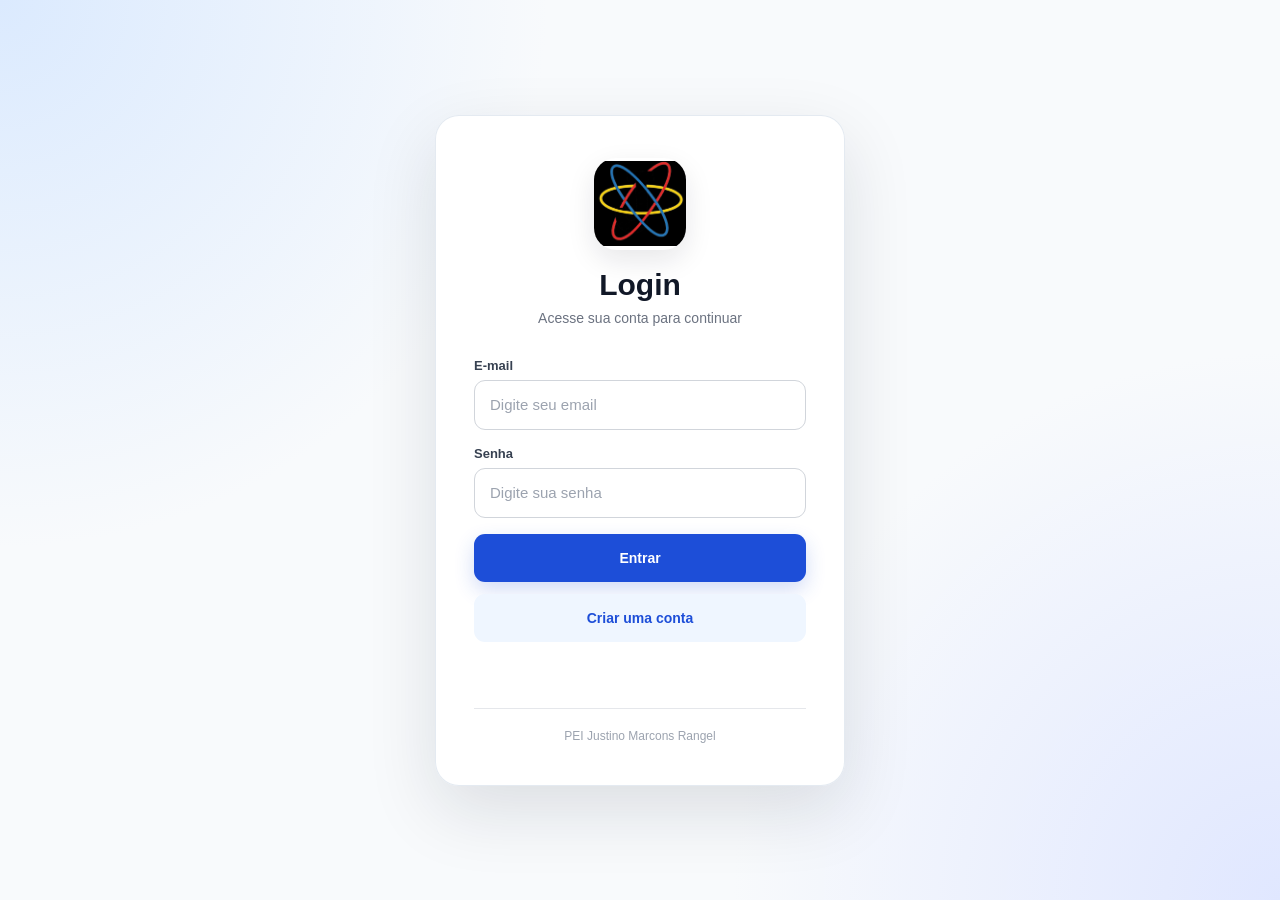
==== commit 20d661a7: "Refactor escola.html for improved structure and clarity" ====
--- a/escola.html
+++ b/escola.html
@@ -3,64 +3,84 @@
 
 <head>
     <meta charset="UTF-8">
-    <meta name="viewport" content="width=device-width, initial-scale=1.0">
+
+    <meta
+        name="viewport"
+        content="width=device-width, initial-scale=1.0"
+    >
 
     <title>PEI Justino Marcons Rangel</title>
 
     <link rel="stylesheet" href="escola.css">
+
 </head>
 
+
 <body>
 
     <!-- HEADER -->
+
     <header class="header">
+
         <div class="container header-content">
 
             <div class="logo-area">
+
                 <div class="logo-icon">
-                    <img src="logo-jm-transparente.png"
-                         alt="Logo JM"
-                         height="30">
+                  <img src="logo-jm-transparente.png" alt="Logo JM" height="30">
                 </div>
 
                 <div>
-                    <h1>PEI Justino Marcons Rangel</h1>
+
+                    <h1>
+                        PEI Justino Marcons Rangel
+                    </h1>
 
                     <span>
                         Educação • Conhecimento • Futuro
                     </span>
-                </div>
-            </div>
+
+                </div>
+
+            </div>
+
 
             <nav class="menu">
+
                 <a href="#inicio">Início</a>
                 <a href="#sobre">Sobre</a>
                 <a href="#projetos">Projetos</a>
                 <a href="#estrutura">Estrutura</a>
                 <a href="#contato">Contato</a>
+
             </nav>
+
 
             <button
                 class="btn-theme"
                 id="btnTema"
                 type="button"
                 onclick="alternarModo()"
-                aria-label="Ativar modo noturno">
+                aria-label="Ativar modo noturno"
+            >
                 🌙 Modo noturno
             </button>
 
             <button
                 class="btn-sair"
                 type="button"
-                onclick="sair()">
+                onclick="sair()"
+            >
                 Sair
             </button>
 
         </div>
+
     </header>
 
 
     <!-- INÍCIO -->
+
     <section class="hero" id="inicio">
 
         <div class="container hero-content">
@@ -84,15 +104,11 @@
 
                 <div class="hero-buttons">
 
-                    <a
-                        href="#sobre"
-                        class="btn-primary">
-                        Conhecer a escola
+                    <a href="#sobre" class="btn-primary">
+                        Conheça a escola
                     </a>
 
-                    <a
-                        href="#projetos"
-                        class="btn-secondary">
+                    <a href="#projetos" class="btn-secondary">
                         Ver projetos
                     </a>
 
@@ -112,9 +128,10 @@
                 </h3>
 
                 <p>
-                    Incentivando o protagonismo dos estudantes,
-                    o respeito, a responsabilidade e o
-                    desenvolvimento acadêmico.
+                    Nosso objetivo é oferecer uma educação
+                    de qualidade, preparando os estudantes
+                    para os desafios acadêmicos, profissionais
+                    e sociais.
                 </p>
 
             </div>
@@ -125,23 +142,24 @@
 
 
     <!-- SOBRE -->
-    <section class="section" id="sobre">
+
+    <section class="section section-light" id="sobre">
 
         <div class="container">
 
             <div class="section-title">
 
                 <span>
-                    Sobre nós
+                    Sobre a escola
                 </span>
 
                 <h2>
-                    Conheça a PEI Justino Marcons Rangel
+                    Um ambiente para crescer
                 </h2>
 
                 <p>
-                    Uma escola comprometida com a formação
-                    acadêmica e pessoal dos estudantes.
+                    Conheça um pouco mais sobre nossa proposta
+                    e nossos valores.
                 </p>
 
             </div>
@@ -152,27 +170,21 @@
                 <div class="about-text">
 
                     <h3>
-                        Educação além da sala de aula
+                        Nossa escola
                     </h3>
 
                     <p>
                         A PEI Justino Marcons Rangel busca
-                        oferecer aos alunos um ambiente
-                        acolhedor, organizado e preparado
-                        para o desenvolvimento do conhecimento.
-                    </p>
-
-                    <p>
-                        A escola estimula autonomia,
-                        responsabilidade, colaboração,
-                        participação e respeito.
-                    </p>
-
-                    <p>
-                        Por meio das aulas, atividades e
-                        projetos, os estudantes desenvolvem
-                        habilidades importantes para a vida
-                        acadêmica, profissional e pessoal.
+                        proporcionar aos estudantes uma formação
+                        completa, unindo conhecimento acadêmico,
+                        desenvolvimento pessoal e convivência.
+                    </p>
+
+                    <p>
+                        Por meio de diferentes projetos e
+                        atividades, incentivamos a autonomia,
+                        a responsabilidade e a participação
+                        dos alunos.
                     </p>
 
                 </div>
@@ -185,11 +197,10 @@
                     </h3>
 
                     <p>
-                        Promover uma educação de qualidade,
-                        contribuindo para a formação de
-                        estudantes preparados para aprender,
-                        conviver, participar e transformar
-                        a sociedade.
+                        Formar estudantes preparados para
+                        aprender continuamente, enfrentar
+                        desafios e contribuir positivamente
+                        para a sociedade.
                     </p>
 
                 </div>
@@ -202,7 +213,8 @@
 
 
     <!-- VALORES -->
-    <section class="section section-light">
+
+    <section class="section" id="valores">
 
         <div class="container">
 
@@ -213,7 +225,7 @@
                 </span>
 
                 <h2>
-                    O que faz parte da nossa escola
+                    Princípios que fazem a diferença
                 </h2>
 
             </div>
@@ -228,12 +240,12 @@
                     </div>
 
                     <h3>
-                        Aprendizagem
+                        Conhecimento
                     </h3>
 
                     <p>
-                        Desenvolvimento contínuo dos
-                        conhecimentos e habilidades dos alunos.
+                        Incentivo constante à aprendizagem
+                        e à busca pelo conhecimento.
                     </p>
 
                 </div>
@@ -250,26 +262,8 @@
                     </h3>
 
                     <p>
-                        Um ambiente baseado no diálogo,
-                        cooperação e boa convivência.
-                    </p>
-
-                </div>
-
-
-                <div class="feature-card">
-
-                    <div class="icon">
-                        🚀
-                    </div>
-
-                    <h3>
-                        Protagonismo
-                    </h3>
-
-                    <p>
-                        Incentivo aos alunos para participarem
-                        ativamente do próprio aprendizado.
+                        Valorização das diferenças e da
+                        convivência entre todos.
                     </p>
 
                 </div>
@@ -282,12 +276,30 @@
                     </div>
 
                     <h3>
-                        Criatividade
+                        Inovação
                     </h3>
 
                     <p>
-                        Projetos e atividades que estimulam
-                        novas ideias e maneiras de aprender.
+                        Estímulo à criatividade e a novas
+                        formas de aprender.
+                    </p>
+
+                </div>
+
+
+                <div class="feature-card">
+
+                    <div class="icon">
+                        🎯
+                    </div>
+
+                    <h3>
+                        Responsabilidade
+                    </h3>
+
+                    <p>
+                        Preparação para escolhas conscientes
+                        e para o futuro.
                     </p>
 
                 </div>
@@ -300,7 +312,8 @@
 
 
     <!-- PROJETOS -->
-    <section class="section" id="projetos">
+
+    <section class="section section-light" id="projetos">
 
         <div class="container">
 
@@ -311,13 +324,12 @@
                 </span>
 
                 <h2>
-                    Aprender também é colocar em prática
+                    Aprender também é fazer
                 </h2>
 
                 <p>
-                    Os projetos escolares ajudam os estudantes
-                    a desenvolver criatividade, organização,
-                    conhecimento e trabalho em equipe.
+                    Projetos que aproximam os estudantes
+                    de diferentes áreas do conhecimento.
                 </p>
 
             </div>
@@ -325,73 +337,72 @@
 
             <div class="projects-grid">
 
-                <article class="project-card">
+                <div class="project-card">
 
                     <div class="project-top">
-                        TECNOLOGIA
+                        PROJETO
                     </div>
 
                     <div class="project-content">
 
                         <h3>
-                            Tecnologia e inovação
+                            Tecnologia
                         </h3>
 
                         <p>
-                            Atividades relacionadas à tecnologia,
-                            pesquisa, criatividade e novas
-                            formas de aprendizagem.
+                            Atividades voltadas à tecnologia,
+                            inovação e desenvolvimento de
+                            novas habilidades.
                         </p>
 
                     </div>
 
-                </article>
-
-
-                <article class="project-card">
+                </div>
+
+
+                <div class="project-card">
 
                     <div class="project-top">
-                        CULTURA
+                        PROJETO
                     </div>
 
                     <div class="project-content">
 
                         <h3>
-                            Cultura e expressão
+                            Cultura
                         </h3>
 
                         <p>
-                            Projetos que incentivam comunicação,
-                            criatividade, arte e participação
-                            dos estudantes.
+                            Projetos que valorizam a cultura,
+                            a criatividade e a expressão dos
+                            estudantes.
                         </p>
 
                     </div>
 
-                </article>
-
-
-                <article class="project-card">
+                </div>
+
+
+                <div class="project-card">
 
                     <div class="project-top">
-                        APRENDIZAGEM
+                        PROJETO
                     </div>
 
                     <div class="project-content">
 
                         <h3>
-                            Desenvolvimento acadêmico
+                            Meio Ambiente
                         </h3>
 
                         <p>
-                            Ações voltadas para o fortalecimento
-                            da aprendizagem e acompanhamento
-                            dos estudantes.
+                            Ações para desenvolver consciência
+                            ambiental e responsabilidade social.
                         </p>
 
                     </div>
 
-                </article>
+                </div>
 
             </div>
 
@@ -401,6 +412,7 @@
 
 
     <!-- ESTRUTURA -->
+
     <section class="section section-dark" id="estrutura">
 
         <div class="container">
@@ -408,7 +420,7 @@
             <div class="section-title white">
 
                 <span>
-                    Ambiente escolar
+                    Estrutura
                 </span>
 
                 <h2>
@@ -416,9 +428,8 @@
                 </h2>
 
                 <p>
-                    A escola busca proporcionar um ambiente
-                    organizado, acolhedor e adequado para
-                    o desenvolvimento dos estudantes.
+                    Nossa estrutura busca oferecer um ambiente
+                    adequado para o desenvolvimento dos estudantes.
                 </p>
 
             </div>
@@ -427,23 +438,54 @@
             <div class="stats-grid">
 
                 <div class="stat-card">
-                    <strong>01</strong>
-                    <span>Aprendizagem</span>
-                </div>
+
+                    <strong>
+                        📚
+                    </strong>
+
+                    <span>
+                        Biblioteca
+                    </span>
+
+                </div>
+
 
                 <div class="stat-card">
-                    <strong>02</strong>
-                    <span>Projetos educacionais</span>
-                </div>
+
+                    <strong>
+                        💻
+                    </strong>
+
+                    <span>
+                        Tecnologia
+                    </span>
+
+                </div>
+
 
                 <div class="stat-card">
-                    <strong>03</strong>
-                    <span>Participação dos alunos</span>
-                </div>
+
+                    <strong>
+                        🏫
+                    </strong>
+
+                    <span>
+                        Salas de aula
+                    </span>
+
+                </div>
+
 
                 <div class="stat-card">
-                    <strong>04</strong>
-                    <span>Desenvolvimento integral</span>
+
+                    <strong>
+                        ⚽
+                    </strong>
+
+                    <span>
+                        Espaços esportivos
+                    </span>
+
                 </div>
 
             </div>
@@ -454,6 +496,7 @@
 
 
     <!-- CONTATO -->
+
     <section class="section" id="contato">
 
         <div class="container">
@@ -463,17 +506,17 @@
                 <div>
 
                     <span class="contact-small">
+                        Entre em contato
+                    </span>
+
+                    <h2>
                         Fale com a escola
-                    </span>
-
-                    <h2>
-                        PEI Justino Marcons Rangel
                     </h2>
 
                     <p>
-                        Para mais informações sobre a escola,
-                        horários, atividades ou projetos,
-                        entre em contato com a equipe escolar.
+                        Para informações, dúvidas ou assuntos
+                        relacionados à escola, entre em contato
+                        pelos canais oficiais.
                     </p>
 
                 </div>
@@ -482,29 +525,41 @@
                 <div class="contact-info">
 
                     <div>
-                        <strong>📍 Endereço</strong>
+
+                        <strong>
+                            📍 Endereço
+                        </strong>
 
                         <span>
-                            Adicione aqui o endereço da escola
+                            PEI Justino Marcons Rangel
                         </span>
+
                     </div>
 
 
                     <div>
-                        <strong>☎ Telefone</strong>
+
+                        <strong>
+                            📞 Telefone
+                        </strong>
 
                         <span>
-                            Adicione aqui o telefone
+                            Entre em contato com a secretaria.
                         </span>
+
                     </div>
 
 
                     <div>
-                        <strong>✉ E-mail</strong>
+
+                        <strong>
+                            ✉️ E-mail
+                        </strong>
 
                         <span>
-                            Adicione aqui o e-mail
+                            Consulte os canais oficiais da escola.
                         </span>
+
                     </div>
 
                 </div>
@@ -516,25 +571,18 @@
     </section>
 
 
-    <!-- RODAPÉ -->
+    <!-- FOOTER -->
+
     <footer>
 
         <div class="container footer-content">
 
-            <div>
-
-                <strong>
-                    PEI Justino Marcons Rangel
-                </strong>
-
-                <p>
-                    Educação, conhecimento e desenvolvimento.
-                </p>
-
-            </div>
+            <p>
+                © 2026 PEI Justino Marcons Rangel
+            </p>
 
             <span>
-                © 2026 - Todos os direitos reservados
+                Educação • Conhecimento • Futuro
             </span>
 
         </div>
@@ -545,4 +593,5 @@
     <script src="escola.js"></script>
 
 </body>
+
 </html>
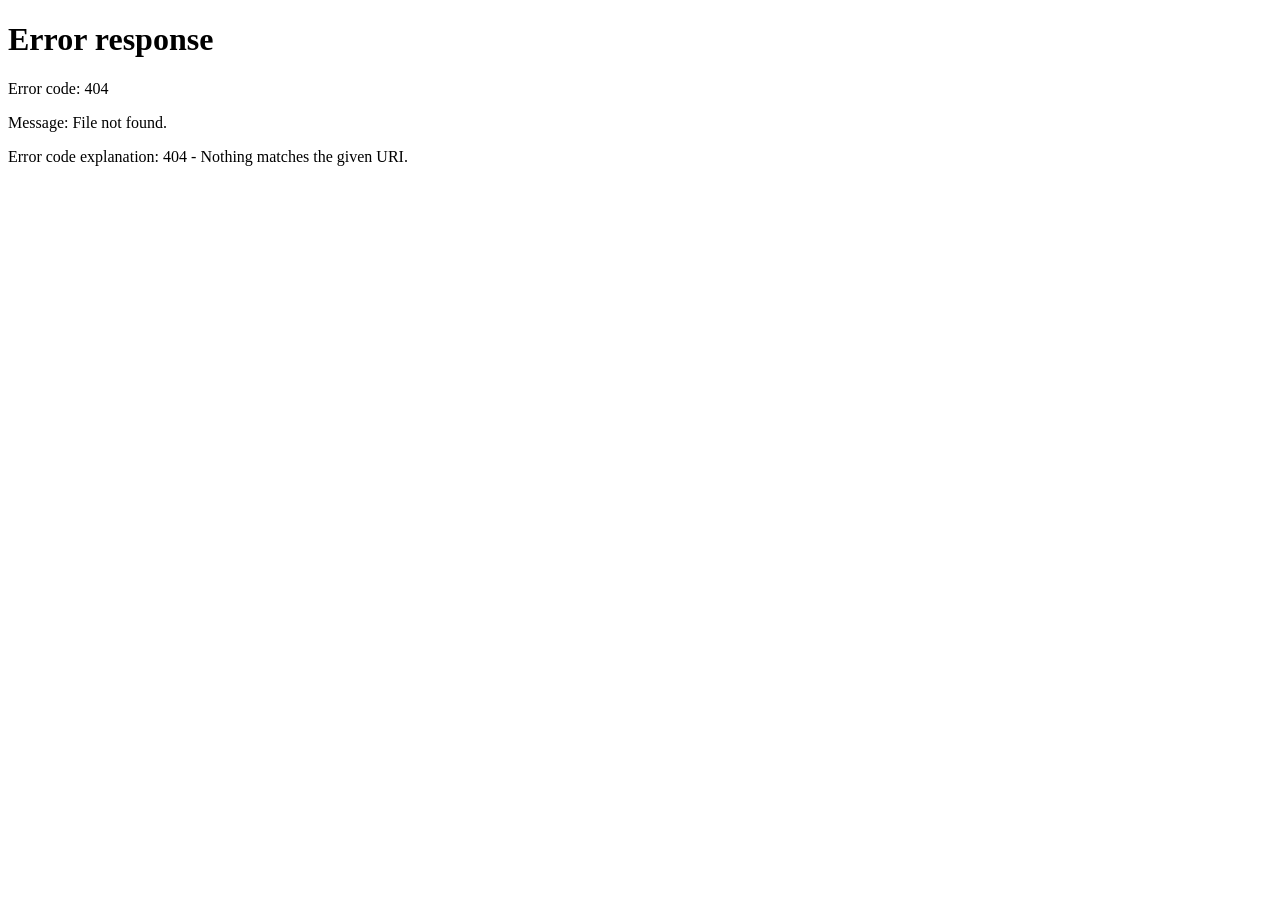
==== commit f1cb1d94: "Revise contact details in escola.html Updated contact information and removed email section." ====
--- a/escola.html
+++ b/escola.html
@@ -531,7 +531,8 @@
                         </strong>
 
                         <span>
-                            PEI Justino Marcons Rangel
+                            Estrada do Cupi, 1275 - Jardim Renata,
+                            Ferraz de Vasconcelos - SP, 08537-050
                         </span>
 
                     </div>
@@ -544,23 +545,12 @@
                         </strong>
 
                         <span>
-                            Entre em contato com a secretaria.
+                             (11) 4678-2177
                         </span>
 
                     </div>
 
 
-                    <div>
-
-                        <strong>
-                            ✉️ E-mail
-                        </strong>
-
-                        <span>
-                            Consulte os canais oficiais da escola.
-                        </span>
-
-                    </div>
 
                 </div>
 
@@ -580,7 +570,7 @@
             <p>
                 © 2026 PEI Justino Marcons Rangel
             </p>
-
+ 
             <span>
                 Educação • Conhecimento • Futuro
             </span>
--- a/escola.css
+++ b/escola.css
@@ -0,0 +1,902 @@
+html {
+    scroll-behavior: smooth;
+}
+
+body {
+    font-family: Arial, Helvetica, sans-serif;
+    background: #ffffff;
+    color: #1f2937;
+    line-height: 1.6;
+}
+
+a {
+    text-decoration: none;
+    color: inherit;
+}
+
+.container {
+    width: min(1150px, 92%);
+    margin: auto;
+}
+
+/* HEADER */
+
+.header {
+    position: sticky;
+    top: 0;
+    z-index: 1000;
+
+    background: rgba(255, 255, 255, 0.96);
+
+    border-bottom: 1px solid #e5e7eb;
+
+    backdrop-filter: blur(12px);
+}
+
+.header-content {
+    min-height: 82px;
+
+    display: flex;
+    justify-content: space-between;
+    align-items: center;
+
+    gap: 25px;
+}
+
+.logo-area {
+    display: flex;
+    align-items: center;
+    gap: 14px;
+}
+
+.logo-icon {
+    width: 48px;
+    height: 48px;
+
+    display: flex;
+    align-items: center;
+    justify-content: center;
+
+    border-radius: 14px;
+
+    background: #1d4ed8;
+    color: white;
+
+    font-weight: bold;
+}
+
+.logo-area h1 {
+    font-size: 17px;
+    line-height: 1.2;
+    color: #111827;
+}
+
+.logo-area span {
+    display: block;
+
+    margin-top: 4px;
+
+    color: #6b7280;
+
+    font-size: 11px;
+}
+
+.menu {
+    display: flex;
+    gap: 24px;
+}
+
+.menu a {
+    color: #4b5563;
+
+    font-size: 14px;
+    font-weight: 600;
+
+    transition: 0.2s;
+}
+
+.menu a:hover {
+    color: #1d4ed8;
+}
+
+.btn-sair {
+    border: none;
+
+    padding: 11px 20px;
+
+    border-radius: 10px;
+
+    background: #eff6ff;
+    color: #1d4ed8;
+
+    cursor: pointer;
+
+    font-weight: bold;
+
+    transition: 0.2s;
+}
+
+.btn-sair:hover {
+    background: #dbeafe;
+}
+
+
+/* HERO */
+
+.hero {
+    min-height: 650px;
+
+    display: flex;
+    align-items: center;
+
+    background:
+        radial-gradient(
+            circle at top right,
+            #dbeafe,
+            transparent 35%
+        ),
+        linear-gradient(
+            to bottom,
+            #f8fbff,
+            #ffffff
+        );
+}
+
+.hero-content {
+    display: grid;
+
+    grid-template-columns:
+        1.3fr
+        0.7fr;
+
+    align-items: center;
+
+    gap: 70px;
+}
+
+.hero-text {
+    max-width: 700px;
+}
+
+.tag {
+    display: inline-block;
+
+    margin-bottom: 20px;
+
+    padding: 8px 14px;
+
+    background: #eff6ff;
+    color: #1d4ed8;
+
+    border-radius: 50px;
+
+    font-size: 12px;
+    font-weight: bold;
+
+    text-transform: uppercase;
+}
+
+.hero-text h2 {
+    font-size: clamp(
+        42px,
+        5vw,
+        64px
+    );
+
+    line-height: 1.05;
+
+    letter-spacing: -2px;
+
+    color: #111827;
+}
+
+.hero-text p {
+    margin-top: 24px;
+
+    max-width: 620px;
+
+    font-size: 18px;
+    line-height: 1.7;
+
+    color: #6b7280;
+}
+
+.hero-buttons {
+    display: flex;
+    gap: 13px;
+
+    margin-top: 32px;
+}
+
+.btn-primary,
+.btn-secondary {
+    padding: 14px 22px;
+
+    border-radius: 10px;
+
+    font-weight: bold;
+
+    transition: 0.2s;
+}
+
+.btn-primary {
+    background: #1d4ed8;
+    color: white;
+
+    box-shadow:
+        0 10px 30px
+        rgba(29, 78, 216, 0.20);
+}
+
+.btn-secondary {
+    background: white;
+
+    color: #374151;
+
+    border: 1px solid #d1d5db;
+}
+
+.btn-primary:hover,
+.btn-secondary:hover {
+    transform: translateY(-2px);
+}
+
+
+/* CARD HERO */
+
+.hero-card {
+    padding: 40px;
+
+    background: white;
+
+    border: 1px solid #e5e7eb;
+
+    border-radius: 25px;
+
+    box-shadow:
+        0 25px 60px
+        rgba(15, 23, 42, 0.10);
+}
+
+.hero-card-icon {
+    width: 65px;
+    height: 65px;
+
+    display: flex;
+    align-items: center;
+    justify-content: center;
+
+    margin-bottom: 20px;
+
+    border-radius: 18px;
+
+    background: #eff6ff;
+
+    font-size: 30px;
+}
+
+.hero-card h3 {
+    font-size: 24px;
+
+    margin-bottom: 12px;
+}
+
+.hero-card p {
+    color: #6b7280;
+
+    line-height: 1.7;
+}
+
+
+/* SEÇÕES */
+
+.section {
+    padding: 100px 0;
+}
+
+.section-light {
+    background: #f8fafc;
+}
+
+.section-dark {
+    background: #14213d;
+}
+
+.section-title {
+    max-width: 700px;
+
+    margin: 0 auto 55px;
+
+    text-align: center;
+}
+
+.section-title > span {
+    color: #1d4ed8;
+
+    font-size: 12px;
+    font-weight: bold;
+
+    text-transform: uppercase;
+
+    letter-spacing: 1px;
+}
+
+.section-title h2 {
+    margin-top: 10px;
+
+    font-size: 38px;
+
+    color: #111827;
+}
+
+.section-title p {
+    margin-top: 15px;
+
+    color: #6b7280;
+}
+
+.section-title.white h2,
+.section-title.white p {
+    color: white;
+}
+
+.section-title.white > span {
+    color: #93c5fd;
+}
+
+
+/* SOBRE */
+
+.about-grid {
+    display: grid;
+
+    grid-template-columns:
+        1.3fr
+        0.7fr;
+
+    gap: 25px;
+}
+
+.about-text,
+.info-box {
+    padding: 40px;
+
+    border-radius: 20px;
+}
+
+.about-text {
+    background: white;
+
+    border: 1px solid #e5e7eb;
+}
+
+.about-text h3,
+.info-box h3 {
+    margin-bottom: 20px;
+
+    font-size: 25px;
+}
+
+.about-text p {
+    margin-bottom: 15px;
+
+    color: #6b7280;
+
+    line-height: 1.8;
+}
+
+.info-box {
+    background: #1d4ed8;
+
+    color: white;
+}
+
+.info-box p {
+    color: #dbeafe;
+
+    line-height: 1.8;
+}
+
+
+/* VALORES */
+
+.cards-grid {
+    display: grid;
+
+    grid-template-columns:
+        repeat(4, 1fr);
+
+    gap: 20px;
+}
+
+.feature-card {
+    padding: 30px;
+
+    background: white;
+
+    border: 1px solid #e5e7eb;
+
+    border-radius: 18px;
+
+    transition: 0.25s;
+}
+
+.feature-card:hover {
+    transform: translateY(-5px);
+
+    box-shadow:
+        0 15px 40px
+        rgba(15, 23, 42, 0.08);
+}
+
+.feature-card .icon {
+    margin-bottom: 18px;
+
+    font-size: 32px;
+}
+
+.feature-card h3 {
+    margin-bottom: 10px;
+}
+
+.feature-card p {
+    color: #6b7280;
+
+    font-size: 14px;
+
+    line-height: 1.7;
+}
+
+
+/* PROJETOS */
+
+.projects-grid {
+    display: grid;
+
+    grid-template-columns:
+        repeat(3, 1fr);
+
+    gap: 22px;
+}
+
+.project-card {
+    overflow: hidden;
+
+    background: white;
+
+    border: 1px solid #e5e7eb;
+
+    border-radius: 18px;
+
+    transition: 0.25s;
+}
+
+.project-card:hover {
+    transform: translateY(-5px);
+
+    box-shadow:
+        0 15px 40px
+        rgba(15, 23, 42, 0.10);
+}
+
+.project-top {
+    padding: 18px 25px;
+
+    background: #eff6ff;
+    color: #1d4ed8;
+
+    font-size: 11px;
+    font-weight: bold;
+
+    letter-spacing: 1px;
+}
+
+.project-content {
+    padding: 30px;
+}
+
+.project-content h3 {
+    margin-bottom: 12px;
+
+    font-size: 21px;
+}
+
+.project-content p {
+    color: #6b7280;
+
+    font-size: 14px;
+
+    line-height: 1.7;
+}
+
+
+/* ESTRUTURA */
+
+.stats-grid {
+    display: grid;
+
+    grid-template-columns:
+        repeat(4, 1fr);
+
+    gap: 20px;
+}
+
+.stat-card {
+    padding: 30px;
+
+    background:
+        rgba(255, 255, 255, 0.06);
+
+    border:
+        1px solid
+        rgba(255, 255, 255, 0.12);
+
+    border-radius: 18px;
+
+    color: white;
+}
+
+.stat-card strong {
+    display: block;
+
+    margin-bottom: 10px;
+
+    font-size: 34px;
+}
+
+.stat-card span {
+    color: #cbd5e1;
+
+    font-size: 14px;
+}
+
+
+/* CONTATO */
+
+.contact-box {
+    display: grid;
+
+    grid-template-columns:
+        1fr
+        1fr;
+
+    gap: 50px;
+
+    padding: 45px;
+
+    background: #f8fbff;
+
+    border: 1px solid #e5e7eb;
+
+    border-radius: 24px;
+}
+
+.contact-small {
+    color: #1d4ed8;
+
+    font-size: 12px;
+    font-weight: bold;
+
+    text-transform: uppercase;
+}
+
+.contact-box h2 {
+    margin-top: 10px;
+
+    font-size: 34px;
+}
+
+.contact-box p {
+    margin-top: 15px;
+
+    color: #6b7280;
+
+    line-height: 1.7;
+}
+
+.contact-info {
+    display: grid;
+
+    gap: 15px;
+}
+
+.contact-info div {
+    padding: 18px;
+
+    background: white;
+
+    border: 1px solid #e5e7eb;
+
+    border-radius: 12px;
+}
+
+.contact-info strong {
+    display: block;
+
+    margin-bottom: 5px;
+}
+
+.contact-info span {
+    color: #6b7280;
+
+    font-size: 14px;
+}
+
+
+/* FOOTER */
+
+footer {
+    padding: 40px 0;
+
+    background: #0f172a;
+
+    color: white;
+}
+
+.footer-content {
+    display: flex;
+
+    justify-content: space-between;
+    align-items: center;
+
+    gap: 20px;
+}
+
+.footer-content p,
+.footer-content span {
+    color: #94a3b8;
+
+    font-size: 13px;
+}
+
+
+/* ======================================
+   MODO NOTURNO
+   ====================================== */
+
+body.dark-mode {
+    background: #0b1120;
+    color: #e5e7eb;
+}
+
+body.dark-mode .header {
+    background: rgba(15, 23, 42, 0.96);
+    border-bottom-color: #1e293b;
+}
+
+body.dark-mode .logo-area h1 {
+    color: #f8fafc;
+}
+
+body.dark-mode .logo-area span,
+body.dark-mode .menu a {
+    color: #94a3b8;
+}
+
+body.dark-mode .menu a:hover {
+    color: #93c5fd;
+}
+
+body.dark-mode .logo-icon {
+    background: #ffffff;
+    color: #0f172a;
+    box-shadow: 0 0 0 3px rgba(255,255,255,0.10),
+                0 0 25px rgba(255,255,255,0.18);
+}
+
+body.dark-mode .hero {
+    background:
+        radial-gradient(circle at top right, #172554, transparent 35%),
+        linear-gradient(to bottom, #0f172a, #0b1120);
+}
+
+body.dark-mode .hero-text h2,
+body.dark-mode .section-title h2,
+body.dark-mode .hero-card h3,
+body.dark-mode .about-text h3,
+body.dark-mode .feature-card h3,
+body.dark-mode .project-content h3,
+body.dark-mode .contact-box h2 {
+    color: #f8fafc;
+}
+
+body.dark-mode .hero-text p,
+body.dark-mode .section-title p,
+body.dark-mode .about-text p,
+body.dark-mode .feature-card p,
+body.dark-mode .project-content p,
+body.dark-mode .contact-box p,
+body.dark-mode .hero-card p {
+    color: #94a3b8;
+}
+
+body.dark-mode .tag,
+body.dark-mode .hero-card-icon,
+body.dark-mode .project-top {
+    background: #172554;
+    color: #bfdbfe;
+}
+
+body.dark-mode .hero-card,
+body.dark-mode .about-text,
+body.dark-mode .feature-card,
+body.dark-mode .project-card,
+body.dark-mode .contact-box {
+    background: #111827;
+    border-color: #1f2937;
+    box-shadow: 0 20px 50px rgba(0, 0, 0, 0.25);
+}
+
+body.dark-mode .section-light {
+    background: #0f172a;
+}
+
+body.dark-mode .btn-secondary {
+    background: #111827;
+    color: #e5e7eb;
+    border-color: #334155;
+}
+
+body.dark-mode .btn-secondary:hover {
+    background: #1e293b;
+}
+
+body.dark-mode .contact-info div {
+    background: #0f172a;
+    border-color: #1f2937;
+}
+
+body.dark-mode .contact-info span {
+    color: #94a3b8;
+}
+
+/* Botão do modo noturno */
+
+.btn-theme {
+    display: inline-flex;
+    align-items: center;
+    justify-content: center;
+    gap: 8px;
+    border: 1px solid #dbe3ef;
+    padding: 10px 14px;
+    border-radius: 10px;
+    background: #ffffff;
+    color: #374151;
+    cursor: pointer;
+    font-size: 13px;
+    font-weight: 700;
+    white-space: nowrap;
+    transition: 0.2s;
+}
+
+.btn-theme:hover {
+    background: #f8fafc;
+    transform: translateY(-1px);
+}
+
+body.dark-mode .btn-theme {
+    background: #1e293b;
+    border-color: #334155;
+    color: #f8fafc;
+}
+
+body.dark-mode .btn-theme:hover {
+    background: #334155;
+}
+
+@media (max-width: 950px) {
+    .header-content {
+        flex-wrap: wrap;
+        padding: 10px 0;
+    }
+
+    .btn-theme {
+        margin-left: auto;
+    }
+}
+
+@media (max-width: 600px) {
+    .btn-theme {
+        order: 3;
+        width: 100%;
+        margin-left: 0;
+    }
+}
+
+/* RESPONSIVO */
+
+@media (max-width: 950px) {
+
+    .menu {
+        display: none;
+    }
+
+    .hero {
+        min-height: auto;
+
+        padding: 80px 0;
+    }
+
+    .hero-content,
+    .about-grid,
+    .contact-box {
+        grid-template-columns: 1fr;
+    }
+
+    .cards-grid,
+    .stats-grid {
+        grid-template-columns:
+            repeat(2, 1fr);
+    }
+
+    .projects-grid {
+        grid-template-columns: 1fr;
+    }
+}
+
+
+@media (max-width: 600px) {
+
+    .header-content {
+        min-height: 72px;
+    }
+
+    .logo-area h1 {
+        font-size: 13px;
+    }
+
+    .logo-area span {
+        display: none;
+    }
+
+    .logo-icon {
+        width: 40px;
+        height: 40px;
+    }
+
+    .btn-sair {
+        padding: 8px 12px;
+    }
+
+    .hero-text h2 {
+        font-size: 39px;
+    }
+
+    .hero-text p {
+        font-size: 16px;
+    }
+
+    .hero-buttons {
+        flex-direction: column;
+    }
+
+    .btn-primary,
+    .btn-secondary {
+        text-align: center;
+    }
+
+    .section {
+        padding: 70px 0;
+    }
+
+    .section-title h2 {
+        font-size: 30px;
+    }
+
+    .cards-grid,
+    .stats-grid {
+        grid-template-columns: 1fr;
+    }
+
+    .hero-card,
+    .about-text,
+    .info-box,
+    .contact-box {
+        padding: 25px;
+    }
+
+    .footer-content {
+        flex-direction: column;
+        align-items: flex-start;
+    }
+}
